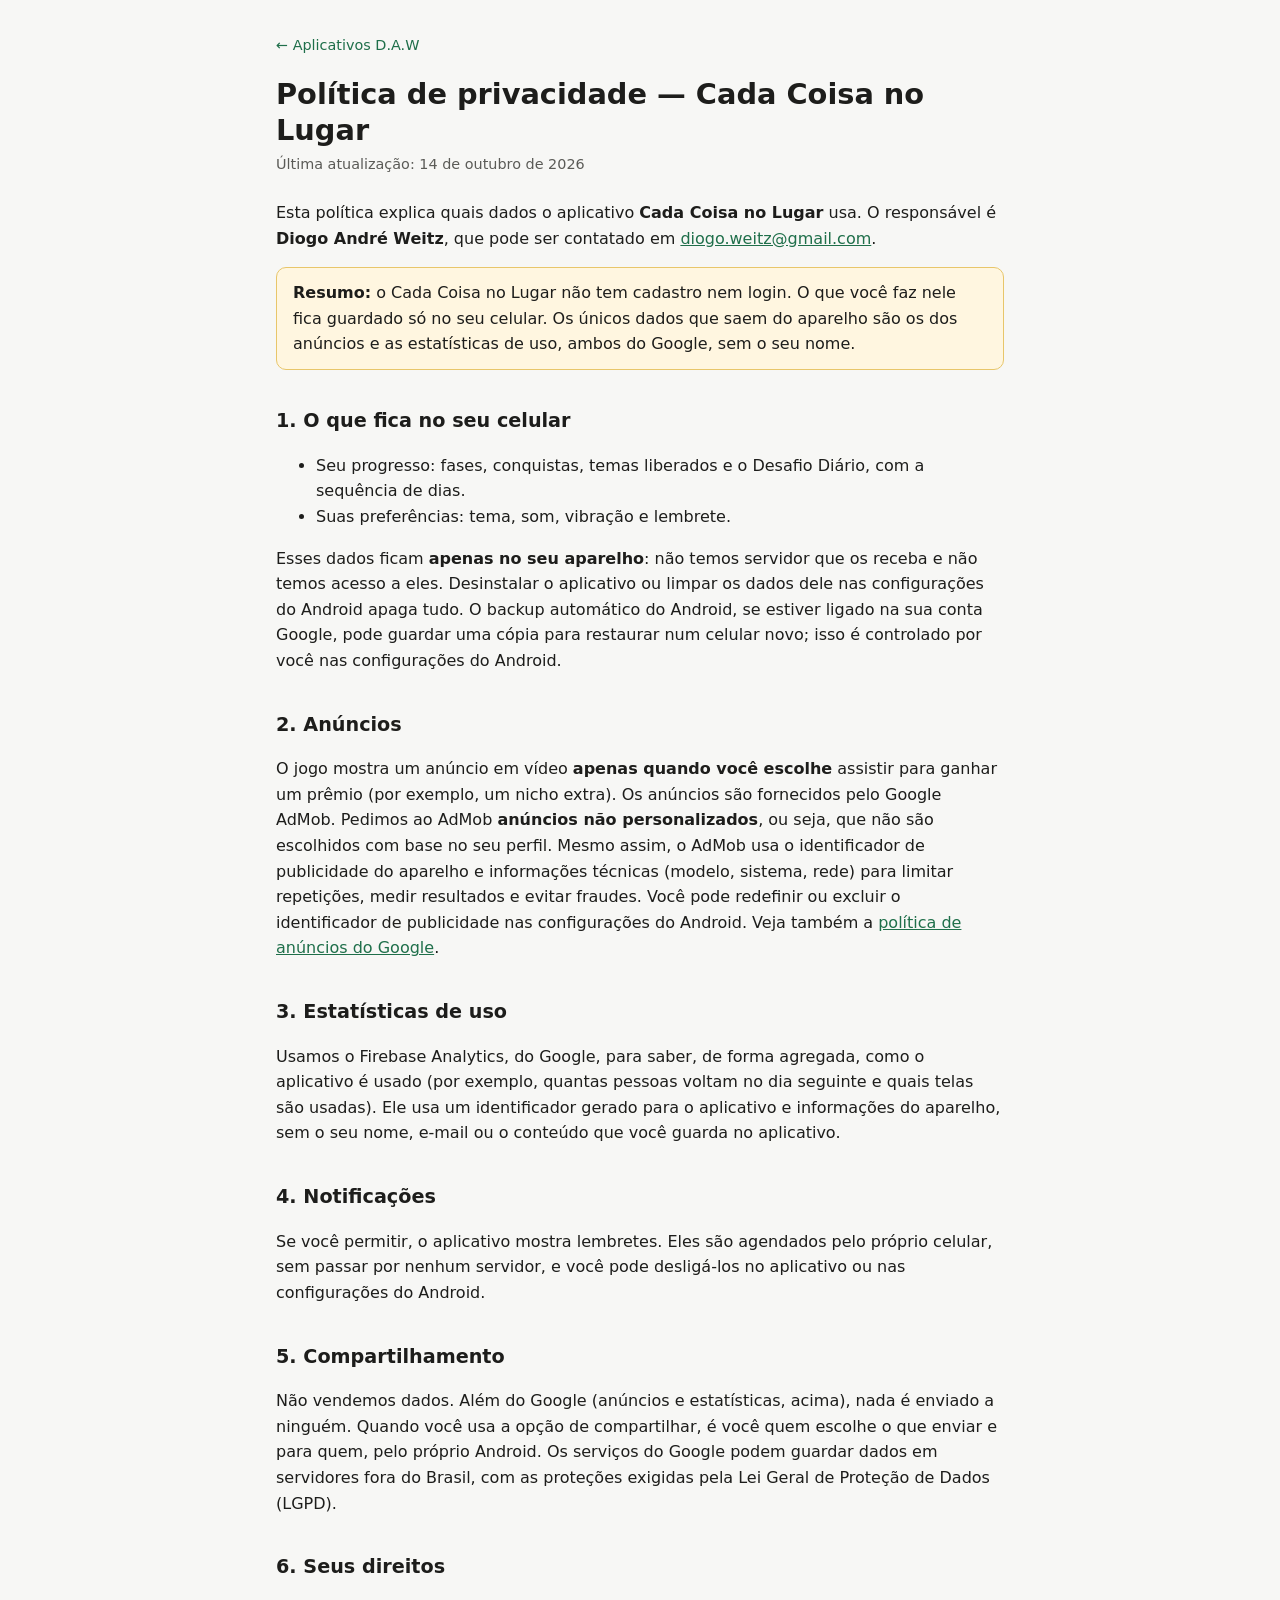
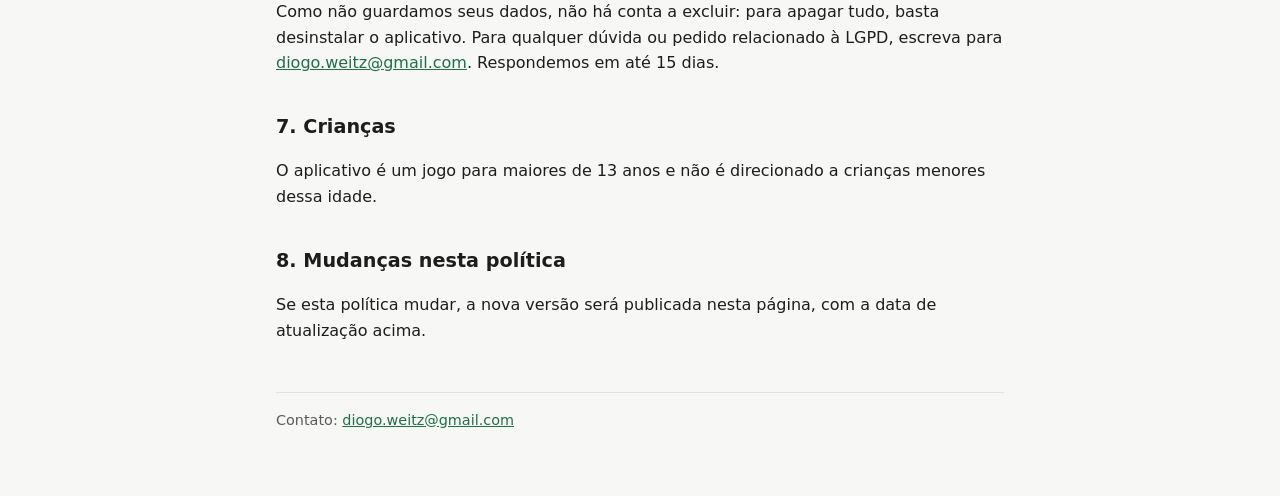
==== cada-coisa-no-lugar/privacidade/index.html @ 2a93f766 "Políticas de privacidade, exclusão de conta e app-ads.txt Uma política para cada app (Minha Casa, Mi" ====
<!doctype html>
<html lang="pt-BR">
<head>
  <meta charset="utf-8">
  <meta name="viewport" content="width=device-width, initial-scale=1">
  <title>Privacidade — Cada Coisa no Lugar</title>
  <link rel="stylesheet" href="/estilo.css">
</head>
<body>
<main>
  <a class="voltar" href="/">← Aplicativos D.A.W</a>
  <h1>Política de privacidade — Cada Coisa no Lugar</h1>
  <p class="data">Última atualização: 14 de outubro de 2026</p>

  <p>Esta política explica quais dados o aplicativo <strong>Cada Coisa no Lugar</strong> usa. O responsável é
  <strong>Diogo André Weitz</strong>, que pode ser contatado em <a href="mailto:diogo.weitz@gmail.com">diogo.weitz@gmail.com</a>.</p>

  <div class="caixa"><strong>Resumo:</strong> o Cada Coisa no Lugar não tem cadastro nem login. O que você faz nele fica guardado
  só no seu celular. Os únicos dados que saem do aparelho são os dos anúncios e as estatísticas de uso,
  ambos do Google, sem o seu nome.</div>

  <h2>1. O que fica no seu celular</h2>
  <ul>
    <li>Seu progresso: fases, conquistas, temas liberados e o Desafio Diário, com a sequência de dias.</li>
    <li>Suas preferências: tema, som, vibração e lembrete.</li>
  </ul>
  <p>Esses dados ficam <strong>apenas no seu aparelho</strong>: não temos servidor que os receba e não temos acesso
  a eles. Desinstalar o aplicativo ou limpar os dados dele nas configurações do Android apaga tudo. O backup
  automático do Android, se estiver ligado na sua conta Google, pode guardar uma cópia para restaurar num celular
  novo; isso é controlado por você nas configurações do Android.</p>

  <h2>2. Anúncios</h2>
  <p>O jogo mostra um anúncio em vídeo <strong>apenas quando você escolhe</strong> assistir para ganhar um prêmio (por exemplo, um nicho extra). Os anúncios são fornecidos pelo Google AdMob. Pedimos ao AdMob <strong>anúncios não
  personalizados</strong>, ou seja, que não são escolhidos com base no seu perfil. Mesmo assim, o AdMob usa o
  identificador de publicidade do aparelho e informações técnicas (modelo, sistema, rede) para limitar repetições,
  medir resultados e evitar fraudes. Você pode redefinir ou excluir o identificador de publicidade nas
  configurações do Android. Veja também a <a href="https://policies.google.com/technologies/ads?hl=pt-BR">política
  de anúncios do Google</a>.</p>

  <h2>3. Estatísticas de uso</h2>
  <p>Usamos o Firebase Analytics, do Google, para saber, de forma agregada, como o aplicativo é usado (por exemplo,
  quantas pessoas voltam no dia seguinte e quais telas são usadas). Ele usa um identificador gerado para o
  aplicativo e informações do aparelho, sem o seu nome, e-mail ou o conteúdo que você guarda no aplicativo.</p>

  <h2>4. Notificações</h2>
  <p>Se você permitir, o aplicativo mostra lembretes. Eles são agendados pelo próprio celular, sem passar por
  nenhum servidor, e você pode desligá-los no aplicativo ou nas configurações do Android.</p>

  <h2>5. Compartilhamento</h2>
  <p>Não vendemos dados. Além do Google (anúncios e estatísticas, acima), nada é enviado a ninguém. Quando você
  usa a opção de compartilhar, é você quem escolhe o que enviar e para quem, pelo próprio Android. Os serviços
  do Google podem guardar dados em servidores fora do Brasil, com as proteções exigidas pela Lei Geral de
  Proteção de Dados (LGPD).</p>

  <h2>6. Seus direitos</h2>
  <p>Como não guardamos seus dados, não há conta a excluir: para apagar tudo, basta desinstalar o aplicativo.
  Para qualquer dúvida ou pedido relacionado à LGPD, escreva para <a href="mailto:diogo.weitz@gmail.com">diogo.weitz@gmail.com</a>. Respondemos em até 15 dias.</p>

  <h2>7. Crianças</h2>
  <p>O aplicativo é um jogo para maiores de 13 anos e não é direcionado a crianças menores dessa idade.</p>

  <h2>8. Mudanças nesta política</h2>
  <p>Se esta política mudar, a nova versão será publicada nesta página, com a data de atualização acima.</p>

  <footer>Contato: <a href="mailto:diogo.weitz@gmail.com">diogo.weitz@gmail.com</a></footer>
</main>
</body>
</html>
---- estilo.css ----
:root {
  --fundo: #f7f7f5;
  --papel: #ffffff;
  --texto: #1d1d1b;
  --apoio: #5b5b57;
  --borda: #e2e2dc;
  --destaque: #1f6f4a;
  --aviso: #fff6e0;
  --aviso-borda: #e8c66a;
}
@media (prefers-color-scheme: dark) {
  :root {
    --fundo: #141413;
    --papel: #1d1d1b;
    --texto: #ececea;
    --apoio: #a8a8a2;
    --borda: #33332f;
    --destaque: #6fcf9c;
    --aviso: #2e2817;
    --aviso-borda: #7a6526;
  }
}
* { box-sizing: border-box; }
body {
  margin: 0;
  background: var(--fundo);
  color: var(--texto);
  font: 16px/1.6 system-ui, -apple-system, "Segoe UI", Roboto, sans-serif;
}
main { max-width: 760px; margin: 0 auto; padding: 32px 16px 64px; }
h1 { font-size: 1.8rem; line-height: 1.25; margin: 0 0 4px; }
h2 { font-size: 1.2rem; margin: 36px 0 8px; }
h3 { font-size: 1rem; margin: 20px 0 4px; }
p, li { color: var(--texto); }
.data { color: var(--apoio); font-size: .9rem; margin: 0 0 24px; }
a { color: var(--destaque); }
.voltar { display: inline-block; margin-bottom: 20px; font-size: .9rem; text-decoration: none; }
.caixa {
  background: var(--aviso);
  border: 1px solid var(--aviso-borda);
  border-radius: 10px;
  padding: 12px 16px;
  margin: 16px 0;
}
.apps { list-style: none; padding: 0; display: grid; gap: 12px; }
.apps li {
  background: var(--papel);
  border: 1px solid var(--borda);
  border-radius: 12px;
  padding: 16px;
}
.apps strong { display: block; font-size: 1.05rem; }
.apps span { color: var(--apoio); font-size: .95rem; }
.apps .links { margin-top: 6px; font-size: .95rem; }
ol.passos li { margin-bottom: 6px; }
footer { margin-top: 48px; color: var(--apoio); font-size: .9rem; border-top: 1px solid var(--borda); padding-top: 16px; }
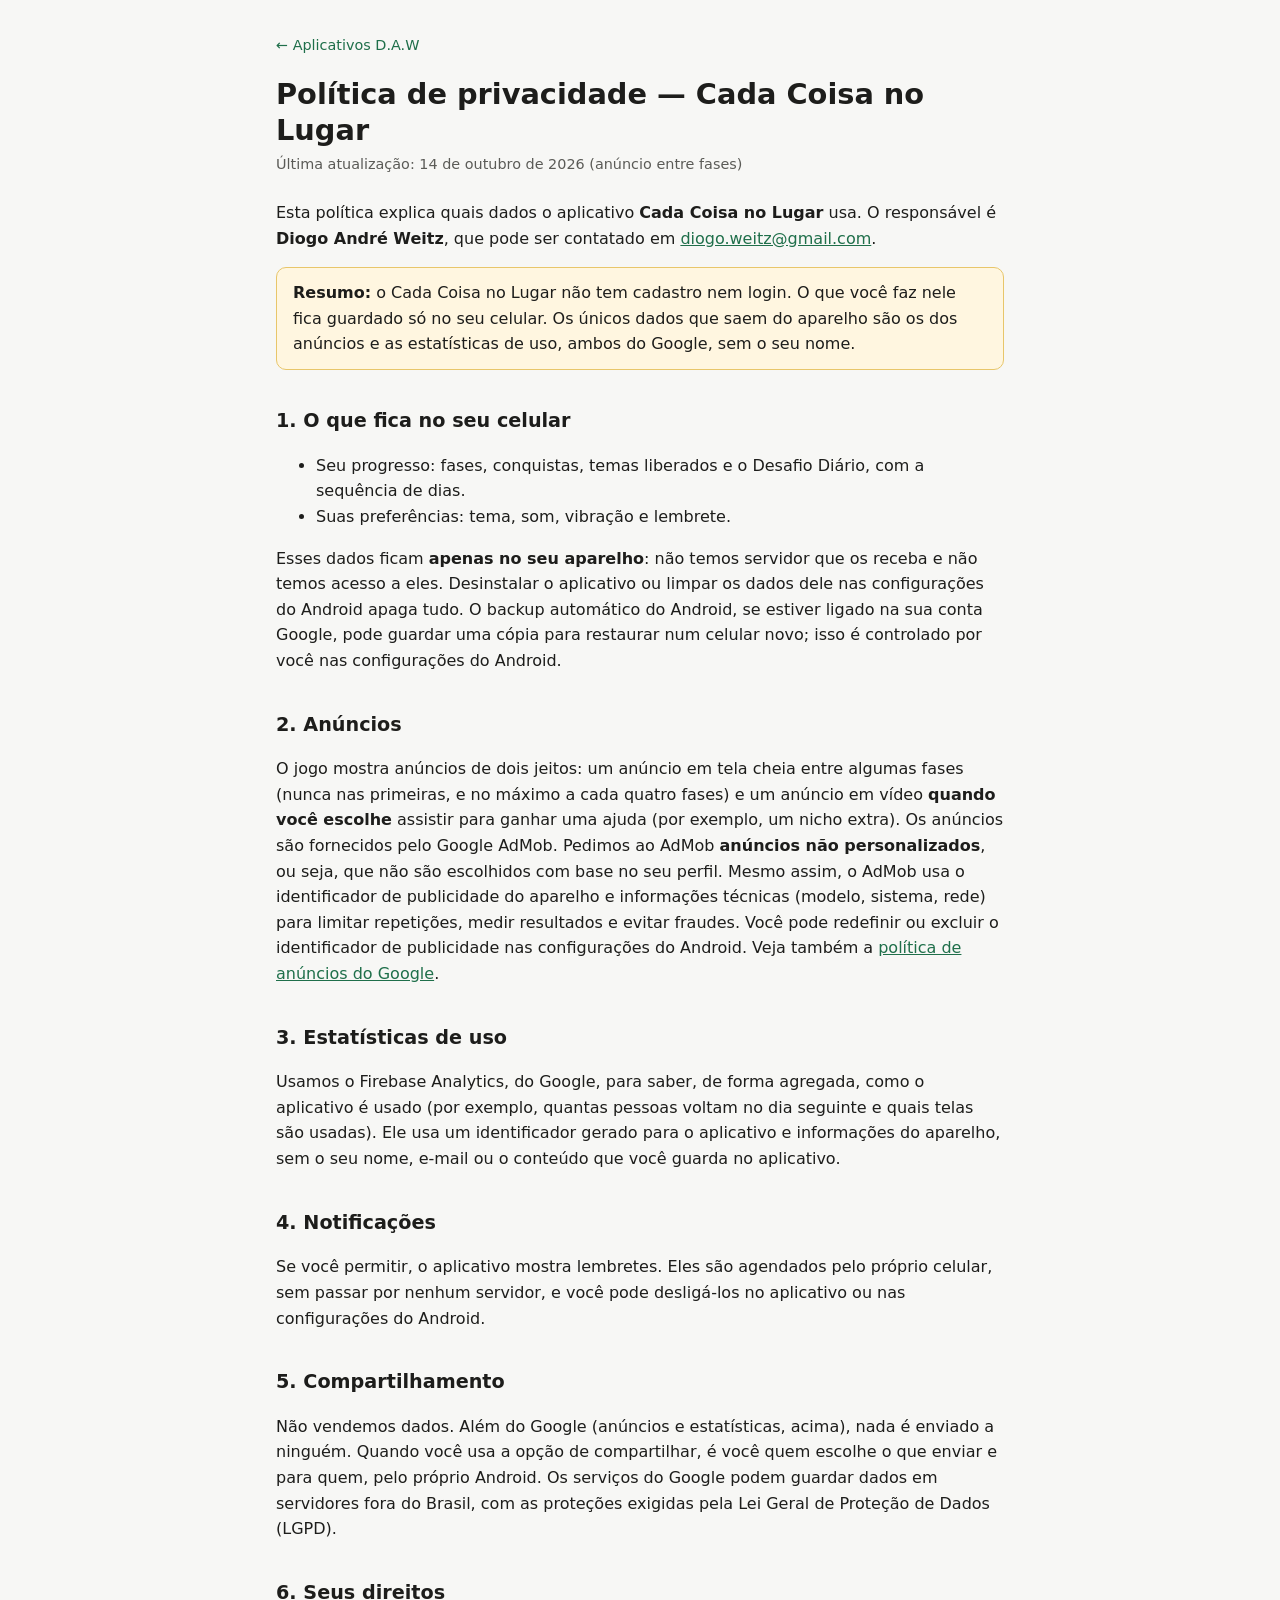
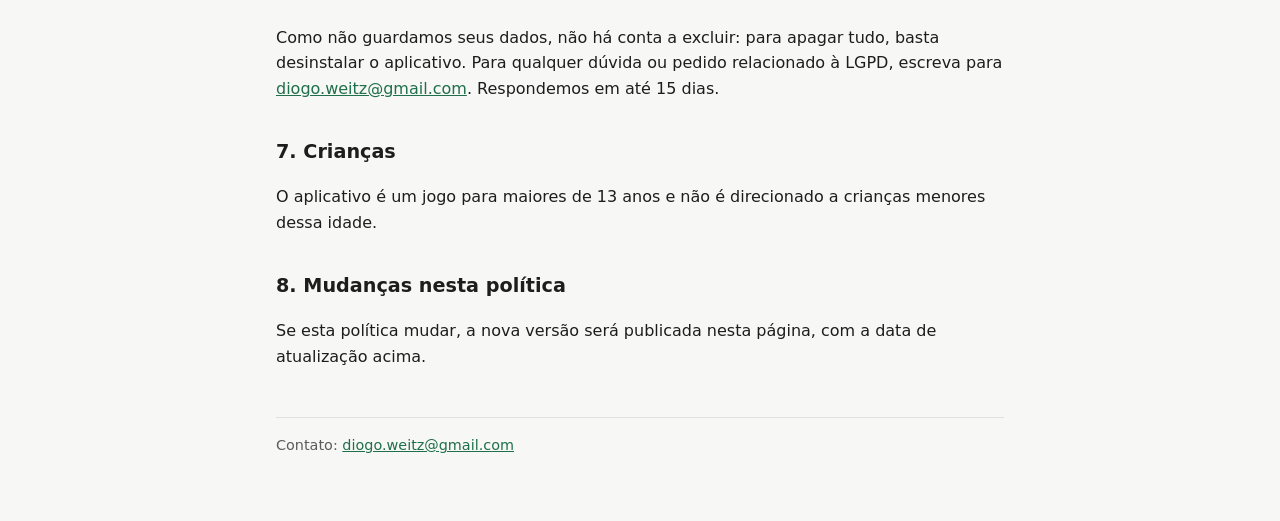
==== commit 7089ec32: "Cada Coisa no Lugar: a política declara o anúncio entre fases Co-Authored-By: Claude Opus 5.5 <norep" ====
--- a/cada-coisa-no-lugar/privacidade/index.html
+++ b/cada-coisa-no-lugar/privacidade/index.html
@@ -10,7 +10,7 @@
 <main>
   <a class="voltar" href="/">← Aplicativos D.A.W</a>
   <h1>Política de privacidade — Cada Coisa no Lugar</h1>
-  <p class="data">Última atualização: 14 de outubro de 2026</p>
+  <p class="data">Última atualização: 14 de outubro de 2026 (anúncio entre fases)</p>
 
   <p>Esta política explica quais dados o aplicativo <strong>Cada Coisa no Lugar</strong> usa. O responsável é
   <strong>Diogo André Weitz</strong>, que pode ser contatado em <a href="mailto:diogo.weitz@gmail.com">diogo.weitz@gmail.com</a>.</p>
@@ -30,7 +30,7 @@
   novo; isso é controlado por você nas configurações do Android.</p>
 
   <h2>2. Anúncios</h2>
-  <p>O jogo mostra um anúncio em vídeo <strong>apenas quando você escolhe</strong> assistir para ganhar um prêmio (por exemplo, um nicho extra). Os anúncios são fornecidos pelo Google AdMob. Pedimos ao AdMob <strong>anúncios não
+  <p>O jogo mostra anúncios de dois jeitos: um anúncio em tela cheia entre algumas fases (nunca nas primeiras, e no máximo a cada quatro fases) e um anúncio em vídeo <strong>quando você escolhe</strong> assistir para ganhar uma ajuda (por exemplo, um nicho extra). Os anúncios são fornecidos pelo Google AdMob. Pedimos ao AdMob <strong>anúncios não
   personalizados</strong>, ou seja, que não são escolhidos com base no seu perfil. Mesmo assim, o AdMob usa o
   identificador de publicidade do aparelho e informações técnicas (modelo, sistema, rede) para limitar repetições,
   medir resultados e evitar fraudes. Você pode redefinir ou excluir o identificador de publicidade nas
